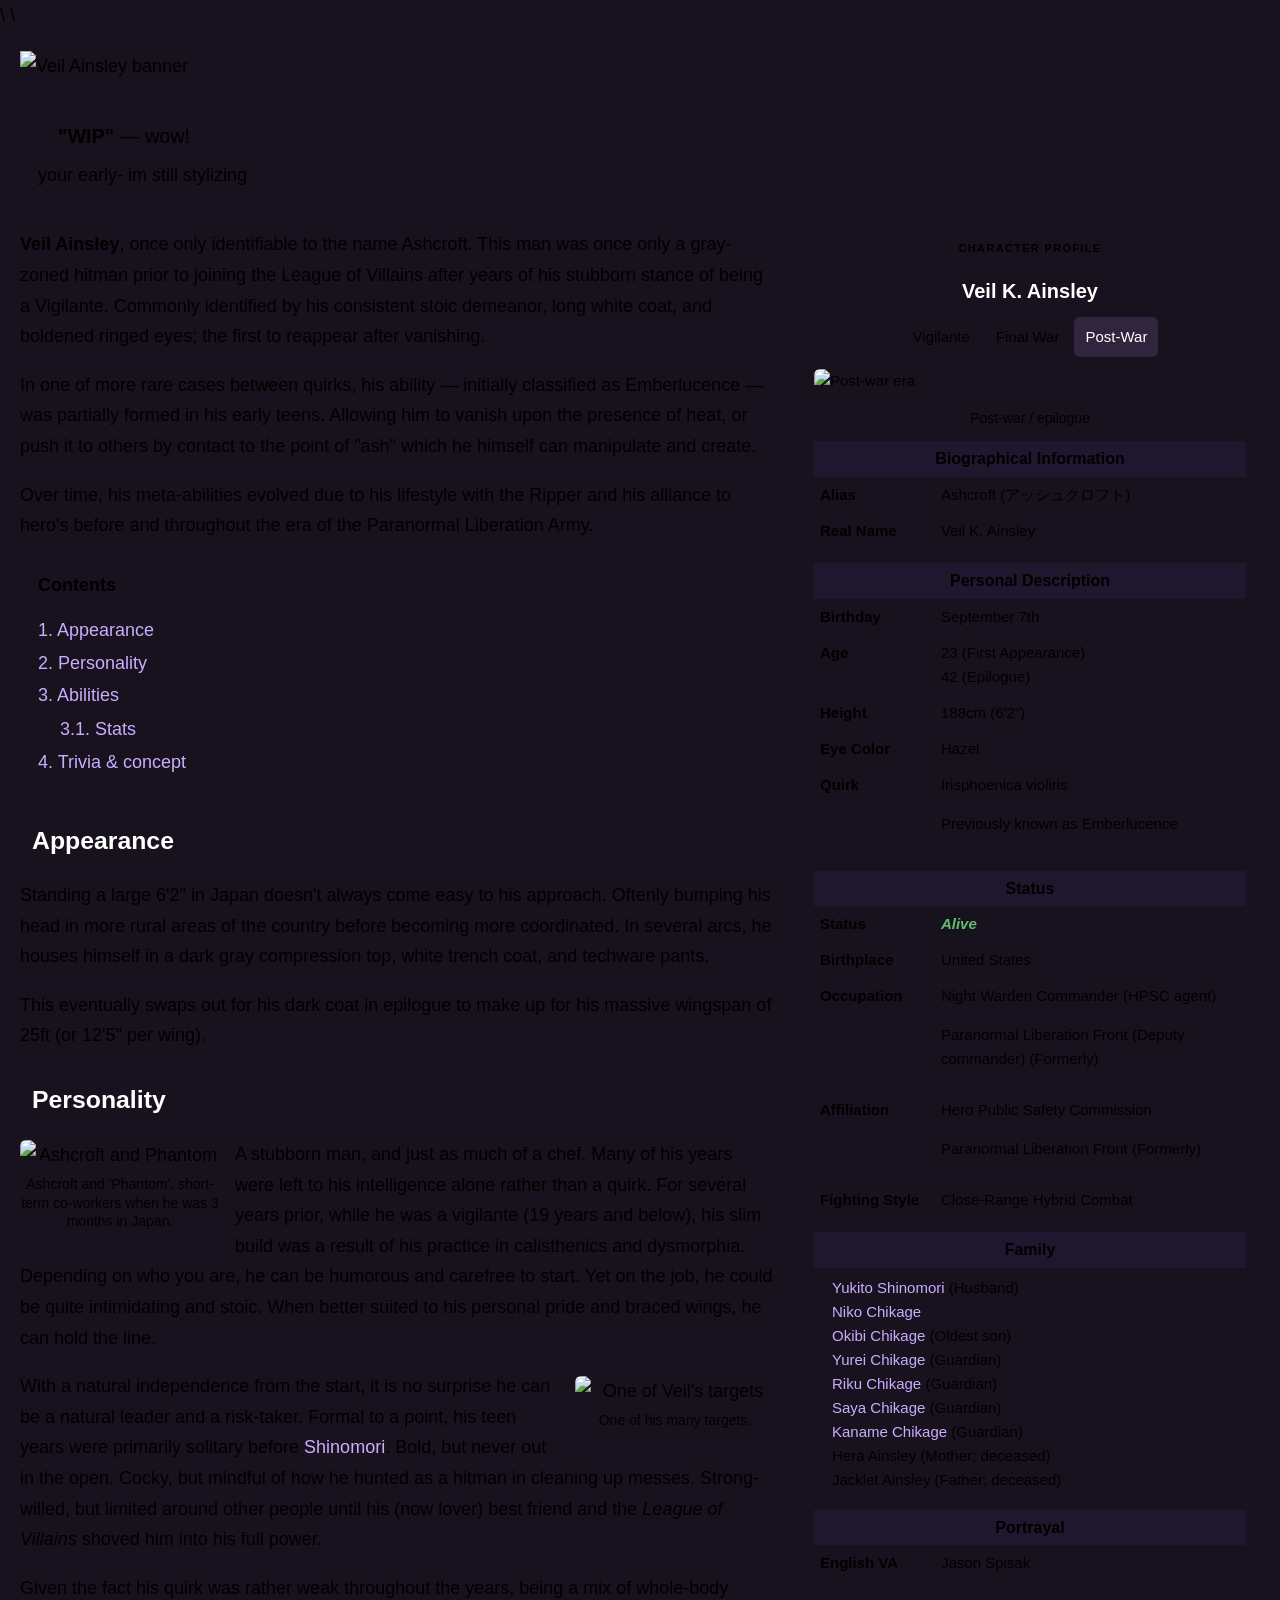
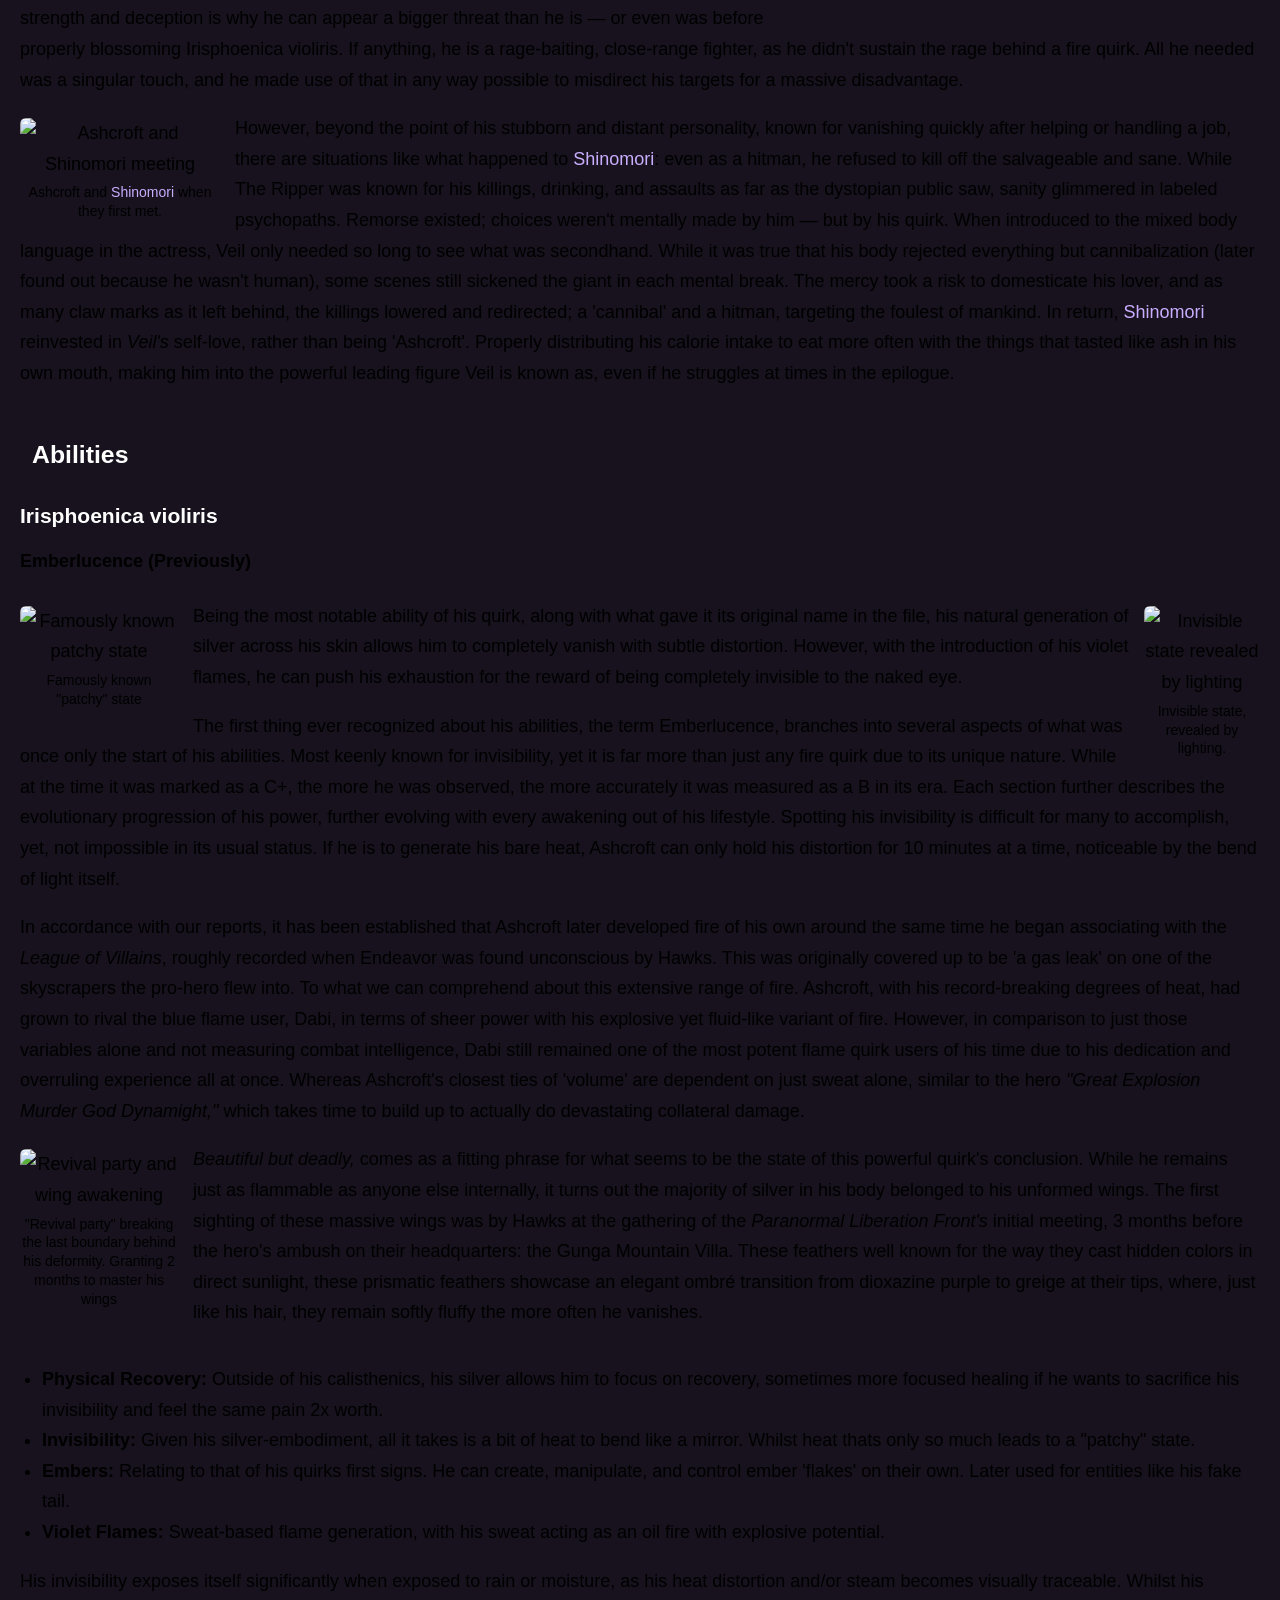
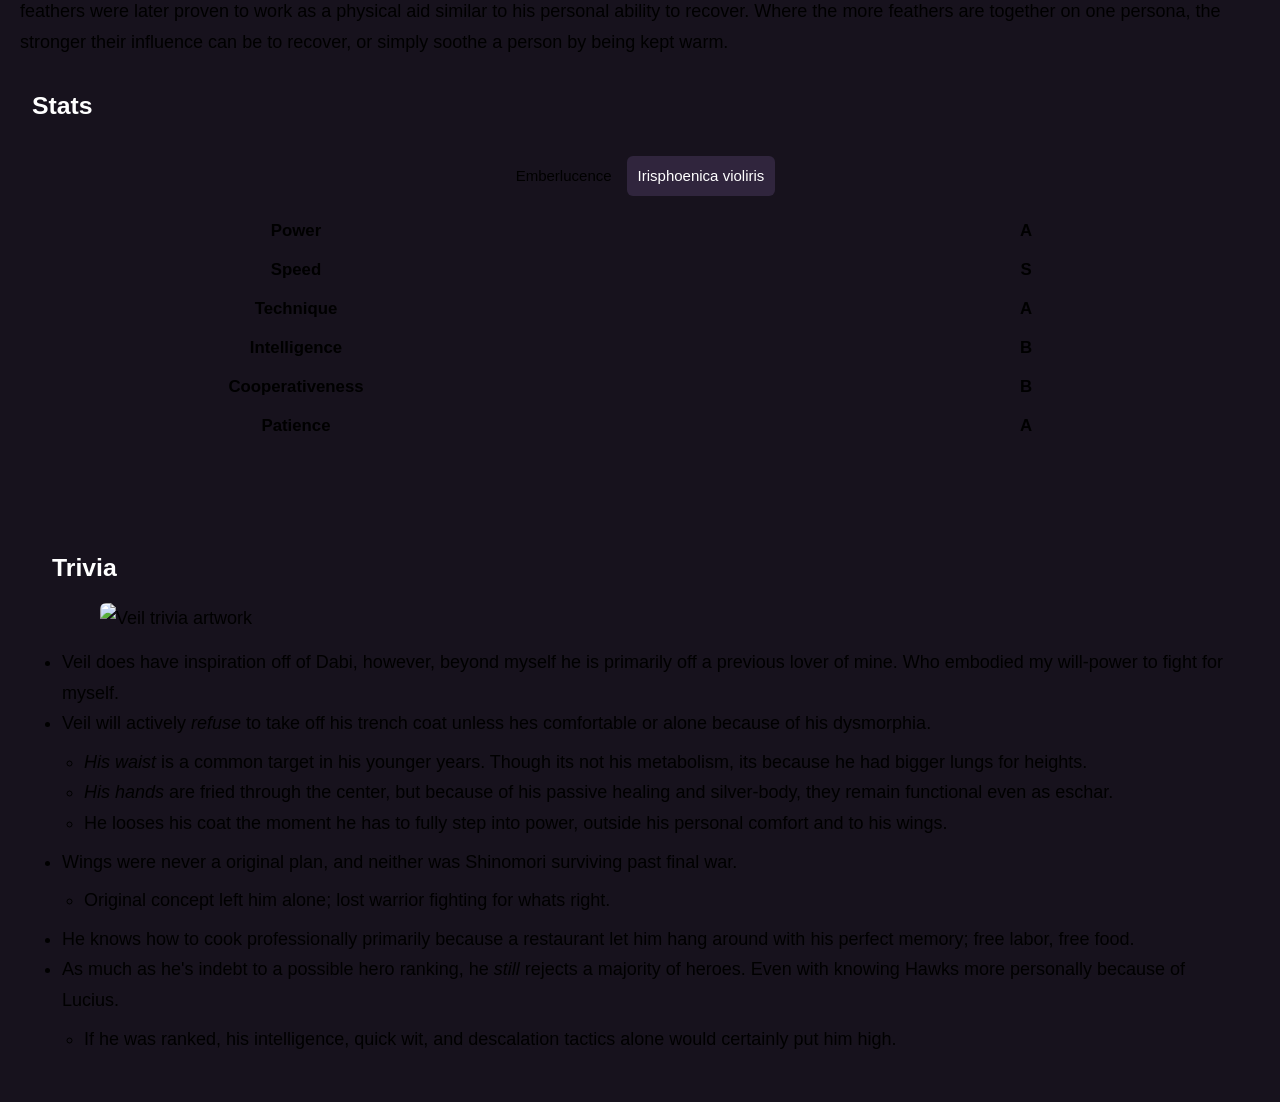
==== index-linked.html @ c05a3ce1 "Add files via upload" ====
<!DOCTYPE html>
<html lang="en">
<head>
  <meta charset="UTF-8">
  <title>Veil K. Ainsley — Character Wiki</title>
  \
<meta name="viewport" content="width=device-width, initial-scale=1.0">
<meta name="description" content="Veil K. Ainsley — character wiki covering appearance, personality, abilities, stats, and trivia.">
<meta name="theme-color" content="#8d5cff">

<meta property="og:type" content="website">
<meta property="og:title" content="Veil K. Ainsley — Character Wiki">
<meta property="og:description" content="Veil K. Ainsley, also known as Ashcroft. A character wiki covering appearance, personality, abilities, stats, and trivia.">
<meta property="og:url" content="https://asteritheveloci.github.io/Character-wiki/">
<meta property="og:image" content="https://files.catbox.moe/52vodb.jpg">
<meta property="og:image:alt" content="Veil Ainsley character wiki banner">

<meta name="twitter:card" content="summary_large_image">
<meta name="twitter:title" content="Veil K. Ainsley — Character Wiki">
<meta name="twitter:description" content="Veil K. Ainsley, also known as Ashcroft. A character wiki covering appearance, personality, abilities, stats, and trivia.">
<meta name="twitter:image" content="https://files.catbox.moe/52vodb.jpg">

  <link rel="discord:component-embed" type="application/json" href="discord-embed.json">
  <link rel="stylesheet" href="style.css">
</head>
\
<body>
  <div class="wiki-page">
    <header class="hero">
      <img src="https://files.catbox.moe/52vodb.jpg" alt="Veil Ainsley banner">
    </header>

    <section class="quote-box">
      <p><strong>"WIP"</strong> — wow!</p>
      <p class="quote-subtext">your early- im still stylizing</p>
    </section>

    <aside class="profile-card" aria-label="Veil biographical information">
      <div class="profile-name">Veil K. Ainsley</div>

      <div class="tab-buttons profile-tabs" role="tablist" aria-label="Character eras">
        <button class="tab-button" data-tab-group="profile" data-tab="vigilante" role="tab" aria-selected="false">Vigilante</button>
        <button class="tab-button" data-tab-group="profile" data-tab="finalwar" role="tab" aria-selected="false">Final War</button>
        <button class="tab-button active" data-tab-group="profile" data-tab="postwar" role="tab" aria-selected="true">Post-War</button>
      </div>

      <div class="tab-panels">
        <div class="tab-panel" data-tab-group="profile" data-panel="vigilante">
          <img src="https://files.catbox.moe/7og5bu.webp" alt="Vigilante era">
          <p class="image-caption">Vigilantes → Meta Liberation Army Arc</p>
        </div>
        <div class="tab-panel" data-tab-group="profile" data-panel="finalwar">
          <img src="https://files.catbox.moe/pc1n3q.webp" alt="Final War era">
          <p class="image-caption">Meta Liberation Army Arc → Star and Stripe Arc</p>
        </div>
        <div class="tab-panel active" data-tab-group="profile" data-panel="postwar">
          <img src="https://files.catbox.moe/nze28f.webp" alt="Post-war era">
          <p class="image-caption">Post-war / epilogue</p>
        </div>
      </div>

      <section class="infobox-section first">
        <div class="infobox-section-title">Biographical Information</div>
        <table class="info-table"><tbody>
          <tr><th>Alias</th><td>Ashcroft (アッシュクロフト)</td></tr>
          <tr><th>Real Name</th><td>Veil K. Ainsley</td></tr>
        </tbody></table>
      </section>

      <section class="infobox-section">
        <div class="infobox-section-title">Personal Description</div>
        <table class="info-table"><tbody>
          <tr><th>Birthday</th><td>September 7th</td></tr>
          <tr><th>Age</th><td>23 (First Appearance)<br>42 (Epilogue)</td></tr>
          <tr><th>Height</th><td>188cm (6'2")</td></tr>
          <tr><th>Eye Color</th><td>Hazel</td></tr>
          <tr><th>Quirk</th><td>Irisphoenica violiris<p class="subtext">Previously known as Emberlucence</p></td></tr>
        </tbody></table>
      </section>

      <section class="infobox-section">
        <div class="infobox-section-title">Status</div>
        <table class="info-table"><tbody>
          <tr><th>Status</th><td><span class="alive"><strong><em>Alive</em></strong></span></td></tr>
          <tr><th>Birthplace</th><td>United States</td></tr>
          <tr><th>Occupation</th><td>Night Warden Commander (HPSC agent)<p class="subtext">Paranormal Liberation Front (Deputy commander) (Formerly)</p></td></tr>
          <tr><th>Affiliation</th><td>Hero Public Safety Commission<p class="subtext">Paranormal Liberation Front (Formerly)</p></td></tr>
          <tr><th>Fighting Style</th><td>Close-Range Hybrid Combat</td></tr>
        </tbody></table>
      </section>

      <section class="infobox-section">
        <div class="infobox-section-title">Family</div>
        <div class="family-list">
          <a href="https://artfight.net/character/3461523.yukito-shinomori" target="_blank" rel="noopener noreferrer">Yukito Shinomori</a> (Husband)<br>
          <a href="https://artfight.net/character/3460689.niko-chikage" target="_blank" rel="noopener noreferrer">Niko Chikage</a><br>
          <a href="https://artfight.net/character/6676748.okibi" target="_blank" rel="noopener noreferrer">Okibi Chikage</a> (Oldest son)<br>
          <a href="https://artfight.net/character/6674124.yurei" target="_blank" rel="noopener noreferrer">Yurei Chikage</a> (Guardian)<br>
          <a href="https://artfight.net/character/7755220.riku-chikage" target="_blank" rel="noopener noreferrer">Riku Chikage</a> (Guardian)<br>
          <a href="https://artfight.net/character/7755017.saya-chikage" target="_blank" rel="noopener noreferrer">Saya Chikage</a> (Guardian)<br>
          <a href="https://artfight.net/character/7755110.kaname-chikage" target="_blank" rel="noopener noreferrer">Kaname Chikage</a> (Guardian)<br>
          <span class="subtext">Hera Ainsley (Mother; deceased)</span><br>
          <span class="subtext">Jacklet Ainsley (Father; deceased)</span>
        </div>
      </section>

      <section class="infobox-section">
        <div class="infobox-section-title">Portrayal</div>
        <table class="info-table"><tbody>
          <tr><th>English VA</th><td>Jason Spisak</td></tr>
        </tbody></table>
      </section>
    </aside>

    <main>
      <div class="intro-copy">
        <p><strong>Veil Ainsley</strong>, once only identifiable to the name Ashcroft. This man was once only a gray-zoned hitman prior to joining the League of Villains after years of his stubborn stance of being a Vigilante. Commonly identified by his consistent stoic demeanor, long white coat, and boldened ringed eyes; the first to reappear after vanishing.</p>
        <p>In one of more rare cases between quirks, his ability — initially classified as Emberlucence — was partially formed in his early teens. Allowing him to vanish upon the presence of heat, or push it to others by contact to the point of "ash" which he himself can manipulate and create.</p>
        <p>Over time, his meta-abilities evolved due to his lifestyle with the Ripper and his alliance to hero's before and throughout the era of the Paranormal Liberation Army.</p>
      </div>

      <nav class="contents-card" aria-label="Table of contents">
        <div class="contents-title">Contents</div>
        <a href="#appearance">1. Appearance</a>
        <a href="#personality">2. Personality</a>
        <a href="#abilities">3. Abilities</a>
        <a href="#stats" class="nested">3.1. Stats</a>
        <a href="#trivia">4. Trivia &amp; concept</a>
      </nav>

      <section id="appearance">
        <h2>Appearance</h2>
        <p>Standing a large 6'2" in Japan doesn't always come easy to his approach. Oftenly bumping his head in more rural areas of the country before becoming more coordinated. In several arcs, he houses himself in a dark gray compression top, white trench coat, and techware pants.</p>
        <p>This eventually swaps out for his dark coat in epilogue to make up for his massive wingspan of 25ft (or 12'5" per wing).</p>
      </section>

      <section id="personality">
        <h2>Personality</h2>

        <figure class="float-image left large">
          <img src="https://files.catbox.moe/z0599v.jpg" alt="Ashcroft and Phantom">
          <figcaption>Ashcroft and 'Phantom', short-term co-workers when he was 3 months in Japan.</figcaption>
        </figure>

        <p>A stubborn man, and just as much of a chef. Many of his years were left to his intelligence alone rather than a quirk. For several years prior, while he was a vigilante (19 years and below), his slim build was a result of his practice in calisthenics and dysmorphia. Depending on who you are, he can be humorous and carefree to start. Yet on the job, he could be quite intimidating and stoic. When better suited to his personal pride and braced wings, he can hold the line.</p>

        <figure class="float-image right smallish">
          <img src="https://files.catbox.moe/sti6a1.jpg" alt="One of Veil's targets">
          <figcaption>One of his many targets.</figcaption>
        </figure>

        <p>With a natural independence from the start, it is no surprise he can be a natural leader and a risk-taker. Formal to a point, his teen years were primarily solitary before <a href="https://artfight.net/character/3461523.yukito-shinomori" target="_blank" rel="noopener noreferrer">Shinomori</a>. Bold, but never out in the open. Cocky, but mindful of how he hunted as a hitman in cleaning up messes. Strong-willed, but limited around other people until his (now lover) best friend and the <em>League of Villains</em> shoved him into his full power.</p>

        <p>Given the fact his quirk was rather weak throughout the years, being a mix of whole-body strength and deception is why he can appear a bigger threat than he is — or even was before properly blossoming Irisphoenica violiris. If anything, he is a rage-baiting, close-range fighter, as he didn't sustain the rage behind a fire quirk. All he needed was a singular touch, and he made use of that in any way possible to misdirect his targets for a massive disadvantage.</p>

        <figure class="float-image left large">
          <img src="https://files.catbox.moe/bowj4v.jpg" alt="Ashcroft and Shinomori meeting">
          <figcaption>Ashcroft and <a href="https://artfight.net/character/3461523.yukito-shinomori" target="_blank" rel="noopener noreferrer">Shinomori</a> when they first met.</figcaption>
        </figure>

        <p>However, beyond the point of his stubborn and distant personality, known for vanishing quickly after helping or handling a job, there are situations like what happened to <a href="https://artfight.net/character/3461523.yukito-shinomori" target="_blank" rel="noopener noreferrer">Shinomori</a>: even as a hitman, he refused to kill off the salvageable and sane. While The Ripper was known for his killings, drinking, and assaults as far as the dystopian public saw, sanity glimmered in labeled psychopaths. Remorse existed; choices weren't mentally made by him — but by his quirk. When introduced to the mixed body language in the actress, Veil only needed so long to see what was secondhand. While it was true that his body rejected everything but cannibalization (later found out because he wasn't human), some scenes still sickened the giant in each mental break. The mercy took a risk to domesticate his lover, and as many claw marks as it left behind, the killings lowered and redirected; a 'cannibal' and a hitman, targeting the foulest of mankind. In return, <a href="https://artfight.net/character/3461523.yukito-shinomori" target="_blank" rel="noopener noreferrer">Shinomori</a> reinvested in <em>Veil's</em> self-love, rather than being 'Ashcroft'. Properly distributing his calorie intake to eat more often with the things that tasted like ash in his own mouth, making him into the powerful leading figure Veil is known as, even if he struggles at times in the epilogue.</p>

        <div class="clear"></div>
      </section>

      <section id="abilities">
        <h2>Abilities</h2>
        <h3>Irisphoenica violiris</h3>
        <h4>Emberlucence (Previously)</h4>

        <figure class="float-image left ability-image">
          <img src="https://files.catbox.moe/xiuzbv.webp" alt="Famously known patchy state">
          <figcaption>Famously known "patchy" state</figcaption>
        </figure>

        <figure class="float-image right ability-image small">
          <img src="https://files.catbox.moe/kr31xs.jpg" alt="Invisible state revealed by lighting">
          <figcaption>Invisible state, revealed by lighting.</figcaption>
        </figure>

        <p>Being the most notable ability of his quirk, along with what gave it its original name in the file, his natural generation of silver across his skin allows him to completely vanish with subtle distortion. However, with the introduction of his violet flames, he can push his exhaustion for the reward of being completely invisible to the naked eye.</p>

        <p>The first thing ever recognized about his abilities, the term Emberlucence, branches into several aspects of what was once only the start of his abilities. Most keenly known for invisibility, yet it is far more than just any fire quirk due to its unique nature. While at the time it was marked as a C+, the more he was observed, the more accurately it was measured as a B in its era. Each section further describes the evolutionary progression of his power, further evolving with every awakening out of his lifestyle. Spotting his invisibility is difficult for many to accomplish, yet, not impossible in its usual status. If he is to generate his bare heat, Ashcroft can only hold his distortion for 10 minutes at a time, noticeable by the bend of light itself.</p>

        <p>In accordance with our reports, it has been established that Ashcroft later developed fire of his own around the same time he began associating with the <em>League of Villains</em>, roughly recorded when Endeavor was found unconscious by Hawks. This was originally covered up to be 'a gas leak' on one of the skyscrapers the pro-hero flew into. To what we can comprehend about this extensive range of fire. Ashcroft, with his record-breaking degrees of heat, had grown to rival the blue flame user, Dabi, in terms of sheer power with his explosive yet fluid-like variant of fire. However, in comparison to just those variables alone and not measuring combat intelligence, Dabi still remained one of the most potent flame quirk users of his time due to his dedication and overruling experience all at once. Whereas Ashcroft's closest ties of 'volume' are dependent on just sweat alone, similar to the hero <em>"Great Explosion Murder God Dynamight,"</em> which takes time to build up to actually do devastating collateral damage.</p>

        <figure class="float-image left ability-image">
          <img src="https://files.catbox.moe/0m645t.jpg" alt="Revival party and wing awakening">
          <figcaption>"Revival party" breaking the last boundary behind his deformity. Granting 2 months to master his wings</figcaption>
        </figure>

        <p><em>Beautiful but deadly,</em> comes as a fitting phrase for what seems to be the state of this powerful quirk's conclusion. While he remains just as flammable as anyone else internally, it turns out the majority of silver in his body belonged to his unformed wings. The first sighting of these massive wings was by Hawks at the gathering of the <em>Paranormal Liberation Front's</em> initial meeting, 3 months before the hero's ambush on their headquarters: the Gunga Mountain Villa. These feathers well known for the way they cast hidden colors in direct sunlight, these prismatic feathers showcase an elegant ombré transition from dioxazine purple to greige at their tips, where, just like his hair, they remain softly fluffy the more often he vanishes.</p>

        <div class="clear"></div>

        <ul class="ability-list">
          <li><strong>Physical Recovery:</strong> Outside of his calisthenics, his silver allows him to focus on recovery, sometimes more focused healing if he wants to sacrifice his invisibility and feel the same pain 2x worth.</li>
          <li><strong>Invisibility:</strong> Given his silver-embodiment, all it takes is a bit of heat to bend like a mirror. Whilst heat thats only so much leads to a "patchy" state.</li>
          <li><strong>Embers:</strong> Relating to that of his quirks first signs. He can create, manipulate, and control ember 'flakes' on their own. Later used for entities like his fake tail.</li>
          <li><strong>Violet Flames:</strong> Sweat-based flame generation, with his sweat acting as an oil fire with explosive potential.</li>
        </ul>

        <p>His invisibility exposes itself significantly when exposed to rain or moisture, as his heat distortion and/or steam becomes visually traceable. Whilst his feathers were later proven to work as a physical aid similar to his personal ability to recover. Where the more feathers are together on one persona, the stronger their influence can be to recover, or simply soothe a person by being kept warm.</p>
      </section>

      <section id="stats">
        <h2>Stats</h2>
        <div class="stats-card">
          <div class="tab-buttons stats-tabs" role="tablist" aria-label="Quirk stats">
            <button class="tab-button" data-tab-group="stats" data-tab="emberlucence" role="tab" aria-selected="false">Emberlucence</button>
            <button class="tab-button active" data-tab-group="stats" data-tab="violetphoenix" role="tab" aria-selected="true">Irisphoenica violiris</button>
          </div>

          <div class="tab-panel active" data-tab-group="stats" data-panel="violetphoenix">
            <table class="stats-table"><tbody>
              <tr><th>Power</th><td><div class="bar"><span style="width:100%"></span></div></td><td>A</td></tr>
              <tr><th>Speed</th><td><div class="bar"><span style="width:100%"></span></div></td><td>S</td></tr>
              <tr><th>Technique</th><td><div class="bar"><span style="width:100%"></span></div></td><td>A</td></tr>
              <tr><th>Intelligence</th><td><div class="bar"><span style="width:80%"></span></div></td><td>B</td></tr>
              <tr><th>Cooperativeness</th><td><div class="bar"><span style="width:80%"></span></div></td><td>B</td></tr>
              <tr><th>Patience</th><td><div class="bar"><span style="width:100%"></span></div></td><td>A</td></tr>
            </tbody></table>
          </div>

          <div class="tab-panel" data-tab-group="stats" data-panel="emberlucence">
            <table class="stats-table"><tbody>
              <tr><th>Power</th><td><div class="bar"><span style="width:80%"></span></div></td><td>B</td></tr>
              <tr><th>Speed</th><td><div class="bar"><span style="width:50%"></span></div></td><td>C</td></tr>
              <tr><th>Technique</th><td><div class="bar"><span style="width:100%"></span></div></td><td>A</td></tr>
              <tr><th>Intelligence</th><td><div class="bar"><span style="width:80%"></span></div></td><td>B</td></tr>
              <tr><th>Cooperativeness</th><td><div class="bar"><span style="width:50%"></span></div></td><td>C</td></tr>
              <tr><th>Patience</th><td><div class="bar"><span style="width:100%"></span></div></td><td>A</td></tr>
            </tbody></table>
          </div>
        </div>
      </section>
    </main>

    <div class="clear"></div>

    <section id="trivia" class="trivia-section">
      <h2>Trivia</h2>
      <img class="trivia-image" src="https://files.catbox.moe/9qfimu.jpg" alt="Veil trivia artwork">

      <ul>
        <li>Veil does have inspiration off of Dabi, however, beyond myself he is primarily off a previous lover of mine. Who embodied my will-power to fight for myself.</li>
        <li>Veil will actively <em>refuse</em> to take off his trench coat unless hes comfortable or alone because of his dysmorphia.
          <ul>
            <li><em>His waist</em> is a common target in his younger years. Though its not his metabolism, its because he had bigger lungs for heights.</li>
            <li><em>His hands</em> are fried through the center, but because of his passive healing and silver-body, they remain functional even as eschar.</li>
            <li>He looses his coat the moment he has to fully step into power, outside his personal comfort and to his wings.</li>
          </ul>
        </li>
        <li>Wings were never a original plan, and neither was Shinomori surviving past final war.
          <ul><li>Original concept left him alone; lost warrior fighting for whats right.</li></ul>
        </li>
        <li>He knows how to cook professionally primarily because a restaurant let him hang around with his perfect memory; free labor, free food.</li>
        <li>As much as he's indebt to a possible hero ranking, he <em>still</em> rejects a majority of heroes. Even with knowing Hawks more personally because of Lucius.
          <ul><li>If he was ranked, his intelligence, quick wit, and descalation tactics alone would certainly put him high.</li></ul>
        </li>
      </ul>
    </section>
  </div>

  <script src="script.js"></script>
</body>
</html>
---- style.css ----
\
:root {
  --background: #251e2e;
  --panel: #1a1421;
  --highlight: #8d5cff;
  --quote-subtext: #b7adc7;
  --bio-text: #b9b0c7;
  --text: #eaeaea;
  --subtext: #9b8ca7;
  --stats-empty: #3d3351;
  --border: rgba(255, 255, 255, 0.15);
  --radius: 10px;
}

* { box-sizing: border-box; }
html { scroll-behavior: smooth; }

body {
  margin: 0;
  background: #17121d;
  color: var(--text);
  font-family: Arial, sans-serif;
  line-height: 1.7;
  font-size: 18px;
}

a {
  color: #c9adff;
  text-decoration: none;
}
a:hover { text-decoration: underline; }

.wiki-page {
  max-width: 1400px;
  margin: 0 auto;
  padding: 20px;
  border-radius: 0.45rem;
  background: var(--background);
}

.hero { margin-bottom: 25px; }
.hero img {
  width: 100%;
  border-radius: var(--radius);
  display: block;
}

.quote-box {
  max-width: 1250px;
  margin: 15px auto 25px;
  padding: 14px 18px;
  border-left: 4px solid var(--highlight);
  border-radius: 8px;
  background: var(--panel);
  text-align: center;
}
.quote-box p { margin: 0; text-align: left; }
.quote-box p:first-child { margin-left: 20px; font-size: 1.1em; }
.quote-subtext { margin-top: 6px !important; color: var(--quote-subtext); }

.profile-card {
  float: right;
  width: min(100%, 460px);
  margin: 0 0 20px 25px;
  padding: 14px;
  border-radius: var(--radius);
  background: var(--panel);
  font-size: 15px;
  line-height: 1.6;
}

.profile-name {
  margin: -1px 0 10px;
  color: #fff;
  font-size: 1.25rem;
  font-weight: 700;
  text-align: center;
}
.profile-card::before {
  content: "CHARACTER PROFILE";
  display: block;
  margin: -3px 0 10px;
  padding-bottom: 8px;
  border-bottom: 1px solid var(--border);
  color: var(--subtext);
  font-size: 11px;
  font-weight: 700;
  letter-spacing: 0.12em;
  text-align: center;
}

.tab-buttons {
  display: flex;
  justify-content: center;
  flex-wrap: wrap;
  gap: 4px;
  margin-bottom: 12px;
}
.tab-button {
  appearance: none;
  border: 0;
  border-radius: 6px;
  padding: 8px 11px;
  background: transparent;
  color: var(--text);
  font: inherit;
  cursor: pointer;
}
.tab-button:hover,
.tab-button.active {
  background: #30253d;
  color: #fff;
}
.profile-tabs .tab-button.active,
.stats-tabs .tab-button.active {
  box-shadow: inset 0 -2px 0 var(--highlight);
}
.tab-panel { display: none; }
.tab-panel.active { display: block; }
.tab-panel img {
  display: block;
  width: 100%;
  border-radius: 6px;
  margin-bottom: 14px;
}
.image-caption {
  margin: 0 0 12px;
  color: var(--bio-text);
  text-align: center;
  font-size: 14px;
}

.infobox-section { margin-top: 14px; }
.infobox-section.first { margin-top: 8px; }
.infobox-section-title {
  padding: 5px 8px;
  border-top: 1px solid var(--border);
  border-bottom: 1px solid var(--border);
  background: rgba(141, 92, 255, 0.07);
  color: var(--text);
  text-align: center;
  font-size: 1rem;
  font-weight: 700;
}

.info-table {
  width: 100%;
  border-collapse: collapse;
  color: var(--text);
}
.info-table th,
.info-table td {
  padding: 6px;
  text-align: left;
  vertical-align: top;
}
.info-table th { width: 28%; }
.info-table tr + tr { border-top: 1px solid var(--border); }

.subtext { color: var(--subtext); }
.alive { color: rgb(97, 189, 109); }
.family-list { padding: 8px 8px 4px 18px; }

main { min-width: 0; }

h2 {
  position: relative;
  margin: 34px 0 14px;
  padding: 0 0 5px 12px;
  border-bottom: 1px solid var(--border);
  color: #fff;
  font-size: 1.55rem;
  line-height: 1.25;
}
h2::before {
  content: "";
  position: absolute;
  left: 0;
  top: 0;
  bottom: 5px;
  width: 3px;
  border-radius: 2px;
  background: var(--highlight);
}
h3 { color: #fff; }
h4 { margin-top: -8px; color: var(--subtext); }

.contents-card {
  max-width: 360px;
  margin: 14px 0 30px;
  padding: 12px 18px 14px;
  border: 1px solid var(--border);
  border-left: 4px solid var(--highlight);
  border-radius: 4px;
  background: var(--panel);
  line-height: 1.8;
}
.contents-title {
  margin: -2px 0 7px;
  padding-bottom: 6px;
  border-bottom: 1px solid var(--border);
  font-weight: 700;
  color: var(--text);
}
.contents-card a { display: block; }
.contents-card .nested { padding-left: 22px; margin-top: 2px; }

.float-image {
  display: inline-block;
  margin: 5px 15px 5px 0;
  text-align: center;
}
.float-image img {
  display: block;
  width: 100%;
  border-radius: 6px;
}
.float-image figcaption {
  margin-top: 4px;
  font-size: 14px;
  line-height: 1.35;
  color: var(--text);
}
.float-image.left { float: left; }
.float-image.right { float: right; margin: 5px 0 5px 15px; }
.float-image.large { width: 200px; }
.float-image.smallish { width: 200px; }
.float-image.ability-image { width: 158px; }
.float-image.ability-image.small { width: 116px; }

.clear { clear: both; }
.ability-list { padding-left: 22px; }

.stats-card {
  max-width: 900px;
  margin: 15px auto;
  padding: 14px;
  border-radius: var(--radius);
  background: var(--panel);
  font-size: 15px;
  line-height: 1.6;
}
.stats-table {
  width: 100%;
  border-spacing: 8px;
  border-collapse: separate;
  color: var(--text);
}
.stats-table th,
.stats-table td { padding: 2px; }
.stats-table th {
  width: 20%;
  text-align: center;
  font-size: 1.05rem;
}
.stats-table td:last-child {
  width: 10%;
  text-align: center;
  font-size: 1.05rem;
  font-weight: bold;
}
.bar {
  height: 20px;
  border-radius: 4px;
  overflow: hidden;
  background: var(--stats-empty);
}
.bar span {
  display: block;
  height: 100%;
  border-radius: inherit;
  background: var(--highlight);
}

.trivia-section {
  margin-top: 20px;
  padding: 20px;
  border-radius: 0.45rem;
  background: var(--background);
}
.trivia-image {
  display: block;
  width: 90%;
  max-width: 1100px;
  margin: 0 auto 14px;
  border-radius: 6px;
}
.trivia-section ul {
  margin: 0;
  padding-left: 22px;
}
.trivia-section ul ul {
  margin-top: 8px;
  margin-bottom: 8px;
}

@media (max-width: 900px) {
  body { font-size: 16px; }
  .wiki-page { padding: 14px; }
  .profile-card {
    float: none;
    width: 100%;
    max-width: none;
    margin: 0 0 25px;
  }
  .float-image.left,
  .float-image.right {
    float: none;
    display: block;
    width: min(100%, 240px);
    margin: 10px auto;
  }
  .trivia-image { width: 100%; }
}

@media (max-width: 600px) {
  .profile-tabs .tab-button,
  .stats-tabs .tab-button {
    flex: 1 1 30%;
  }
  .stats-table th { width: 28%; }
  .stats-table td:last-child { width: 12%; }
  .quote-box p:first-child { margin-left: 0; }
}
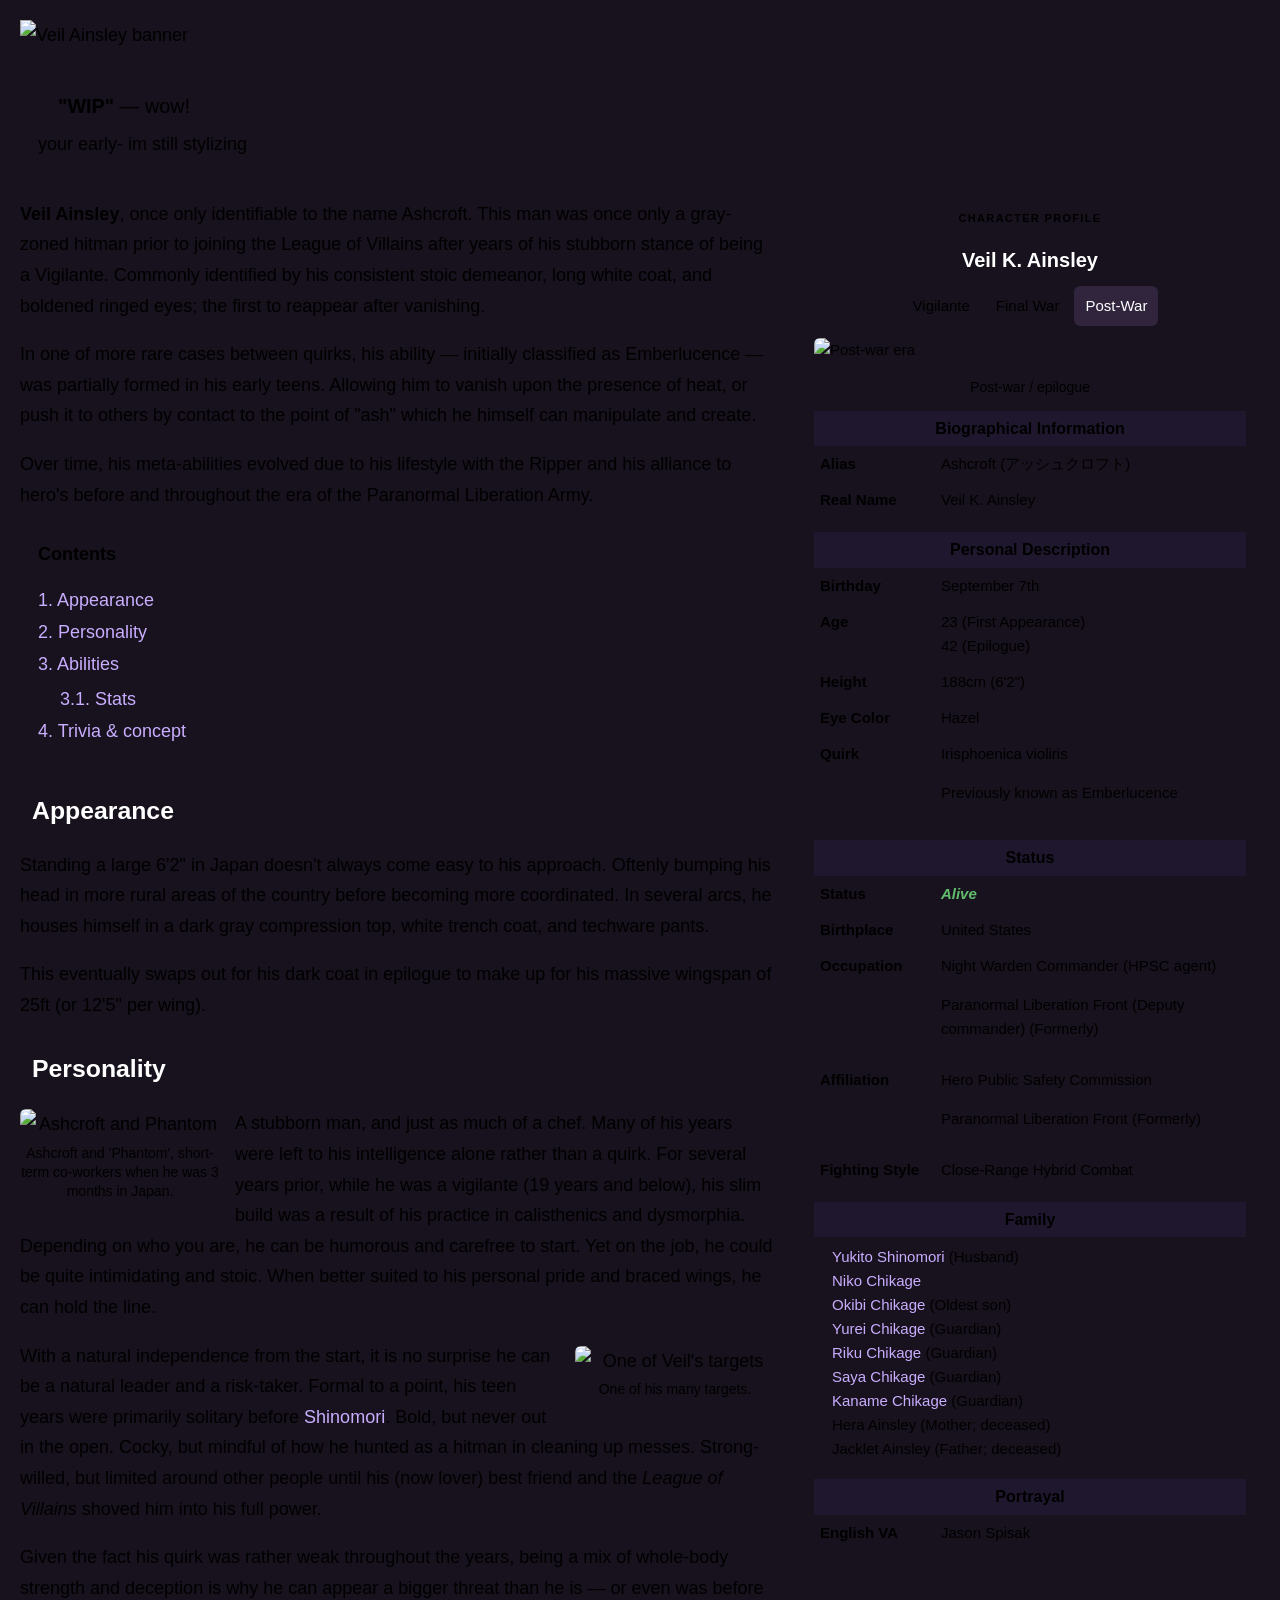
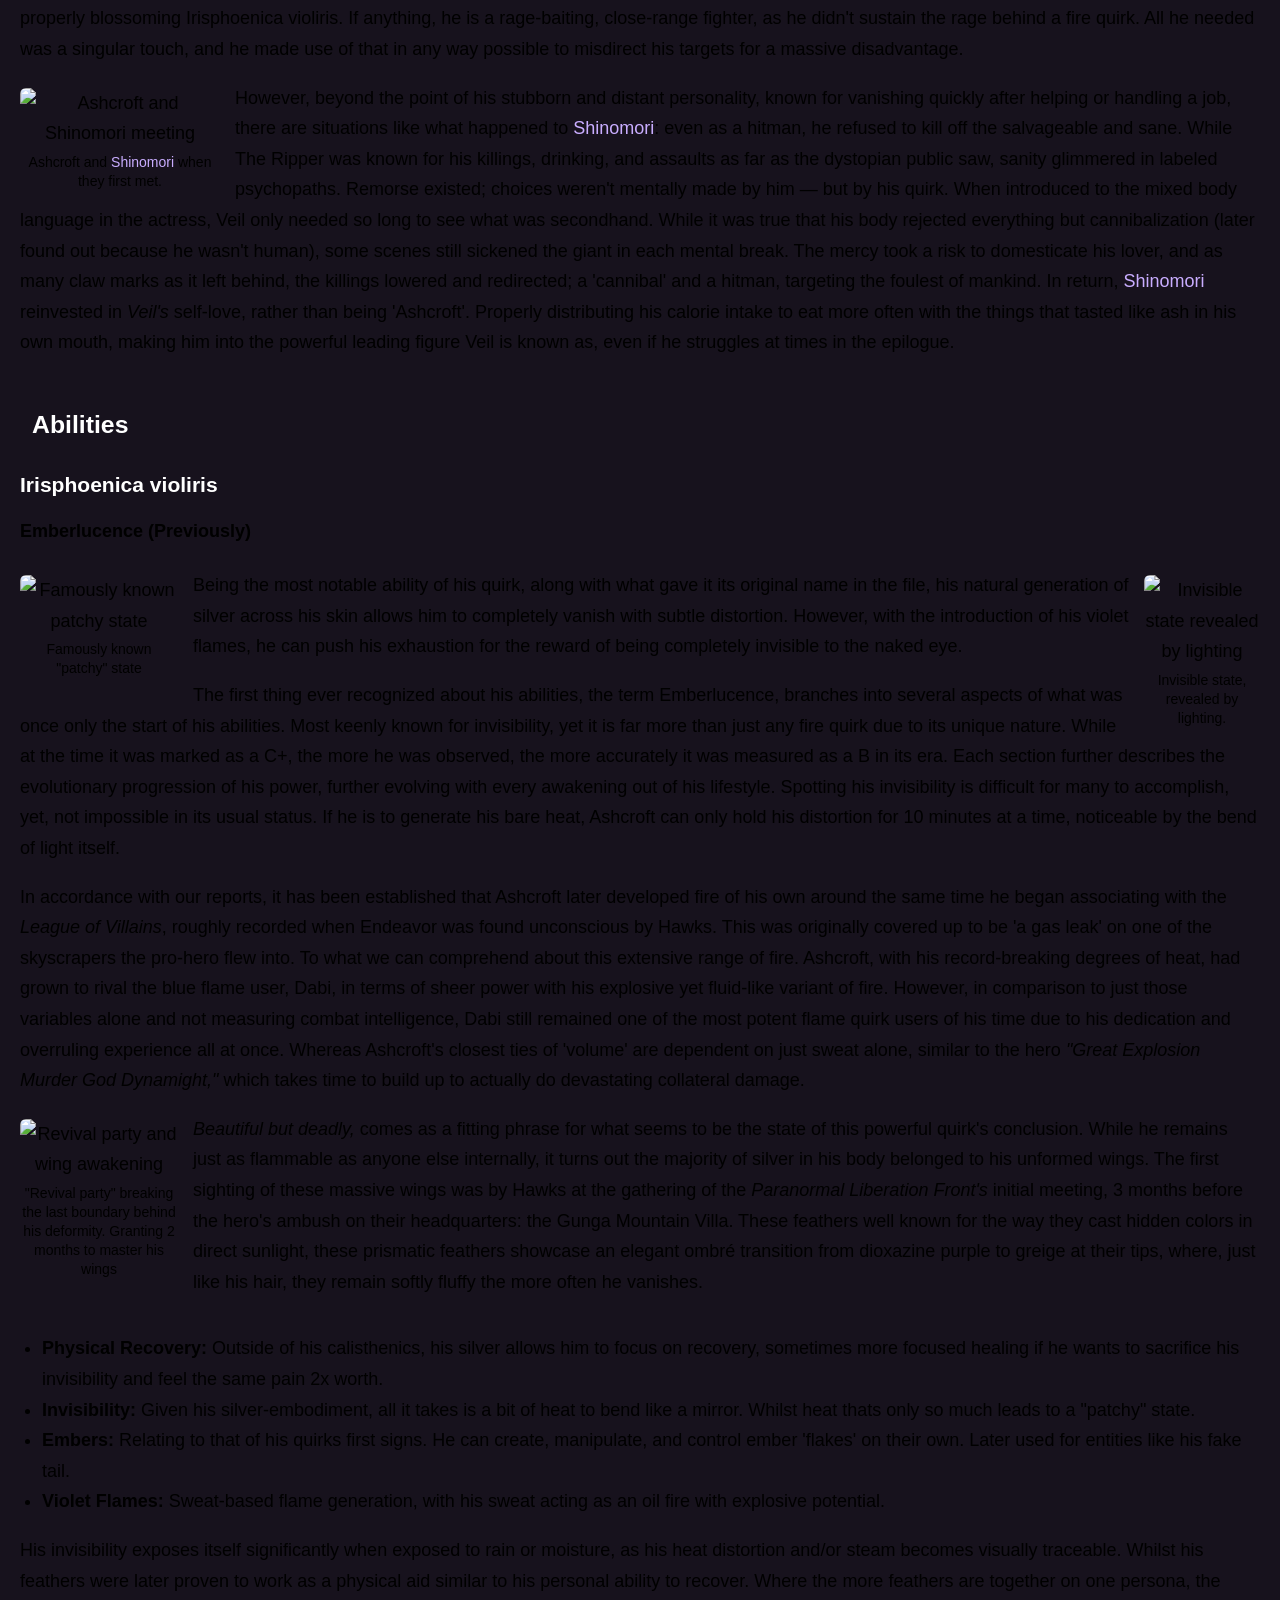
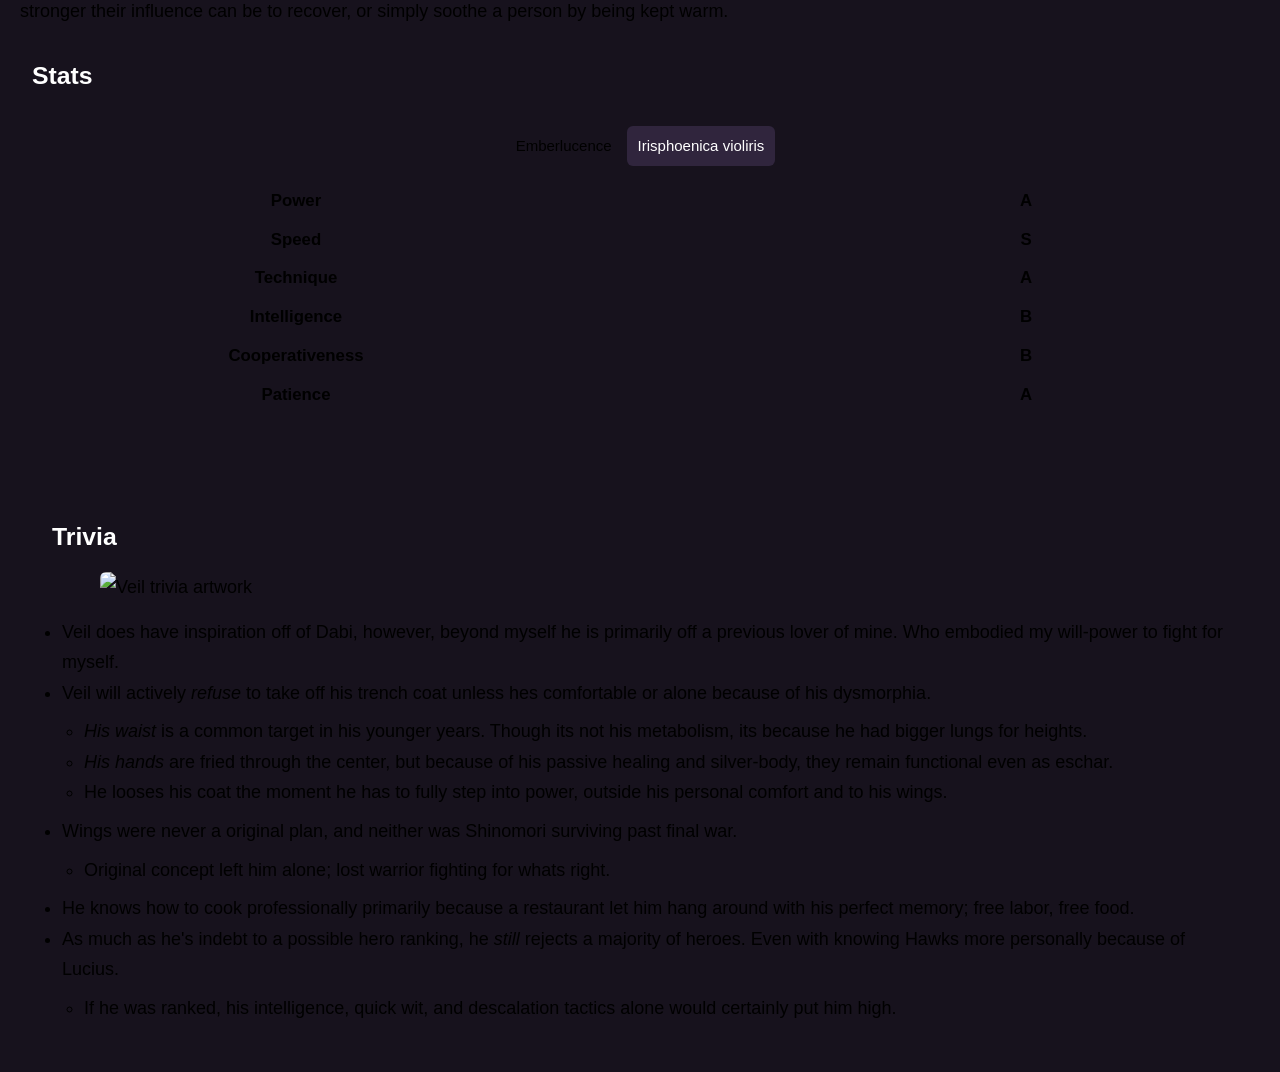
==== commit dd797505: "Update index-linked.html" ====
--- a/index-linked.html
+++ b/index-linked.html
@@ -3,7 +3,6 @@
 <head>
   <meta charset="UTF-8">
   <title>Veil K. Ainsley — Character Wiki</title>
-  \
 <meta name="viewport" content="width=device-width, initial-scale=1.0">
 <meta name="description" content="Veil K. Ainsley — character wiki covering appearance, personality, abilities, stats, and trivia.">
 <meta name="theme-color" content="#8d5cff">
@@ -23,7 +22,6 @@
   <link rel="discord:component-embed" type="application/json" href="discord-embed.json">
   <link rel="stylesheet" href="style.css">
 </head>
-\
 <body>
   <div class="wiki-page">
     <header class="hero">
